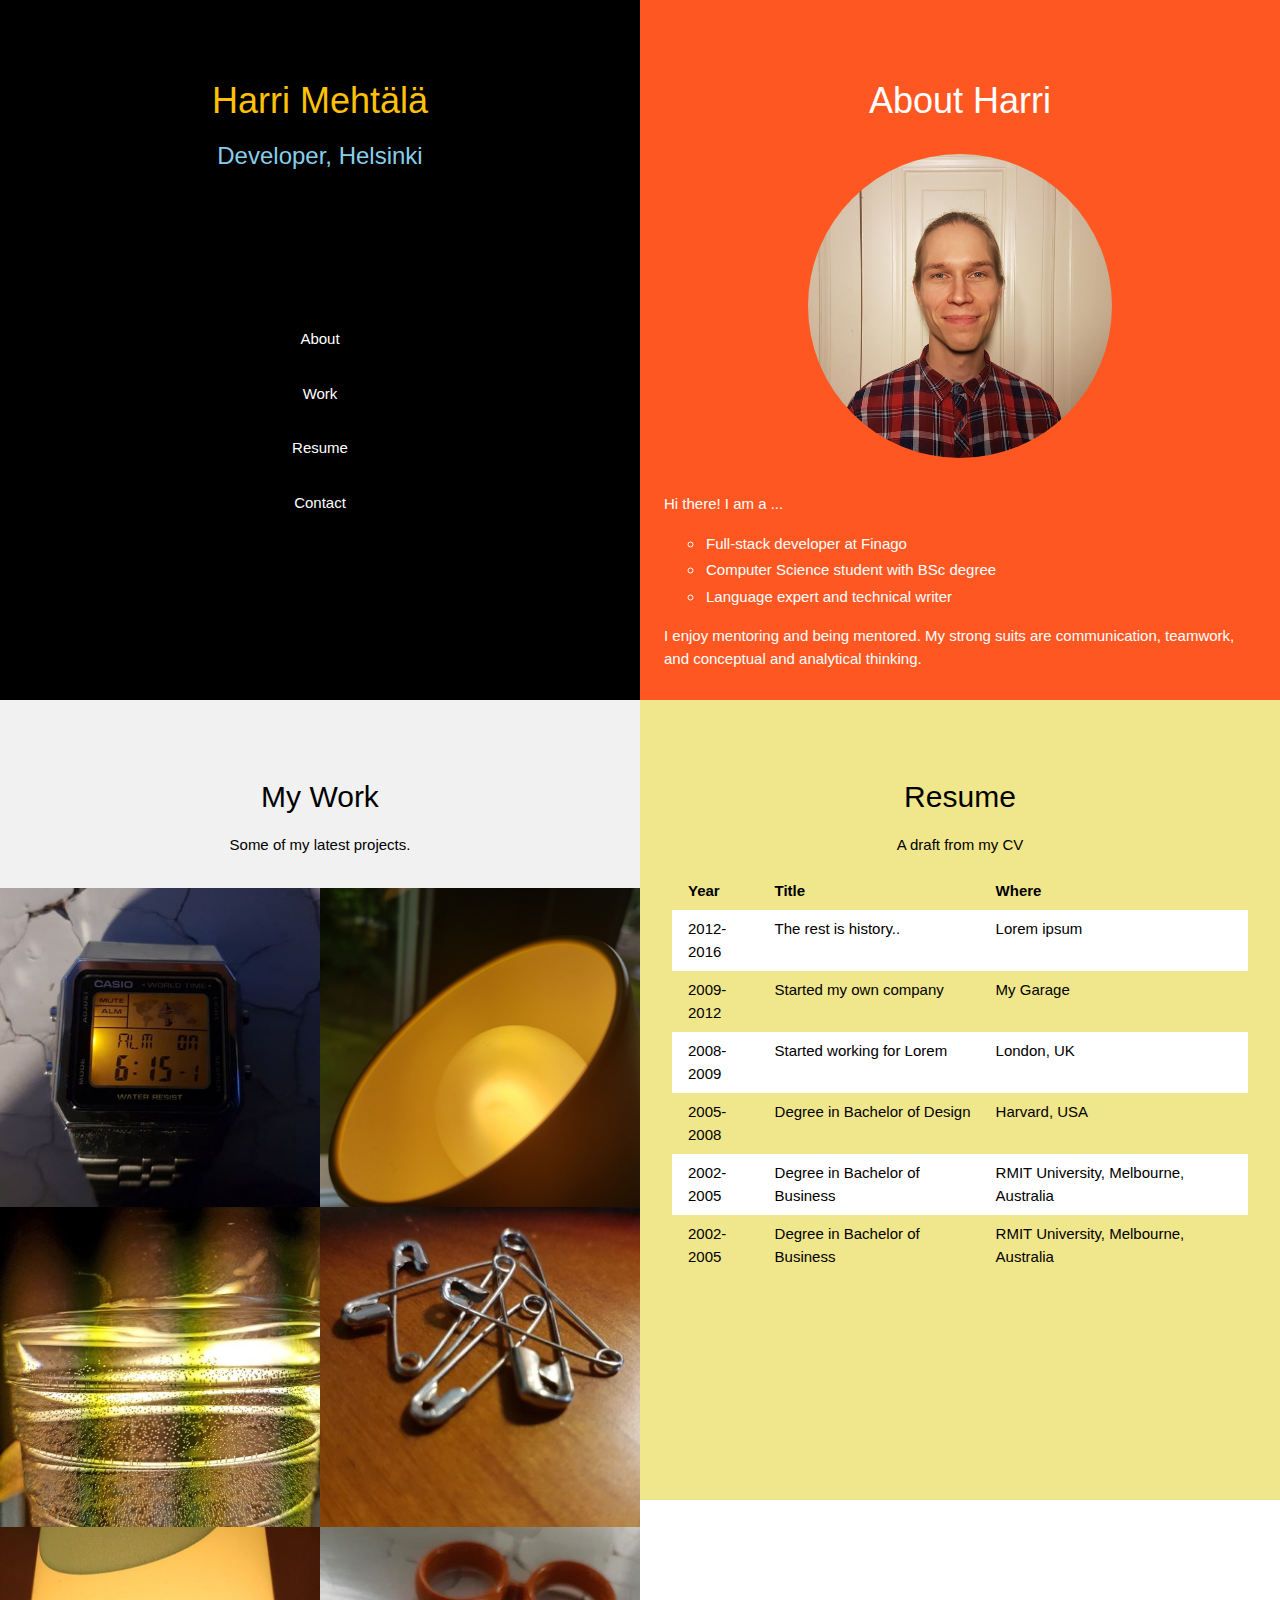
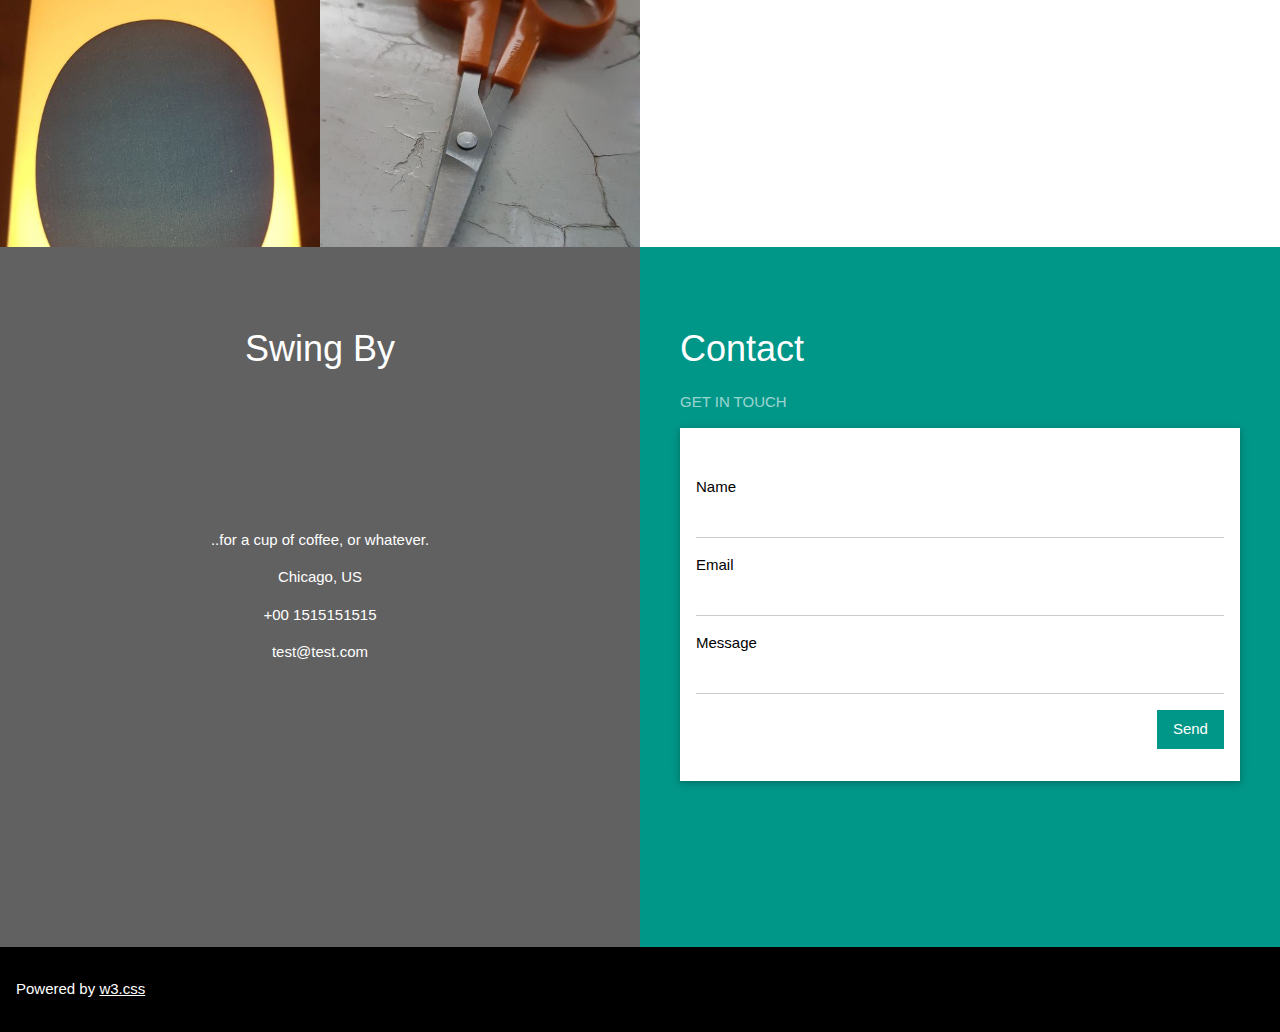
==== web/index.html @ 9aad8f1f "python3 simple server" ====
<!DOCTYPE html>
<html>
<title>Harri Mehtälä</title>

<!-- meta -->
<meta charset="UTF-8">
<meta name="author" content="Harri Mehtälä">
<meta name="keywords" content="Harri Mehtälä, developer, Helsinki">
<meta name="viewport" content="width=device-width, initial-scale=1">

<!-- favicon tags -->
<link rel="apple-touch-icon" sizes="180x180" href="/apple-touch-icon.png">
<link rel="icon" type="image/png" sizes="32x32" href="/favicon-32x32.png">
<link rel="icon" type="image/png" sizes="16x16" href="/favicon-16x16.png">
<link rel="manifest" href="/site.webmanifest">

<!-- css -->
<link rel="stylesheet" href="/w3.css">
<link rel="stylesheet" href="/hm.css">

<body class="w3-content" style="max-width:1300px">

  <!-- First Grid: Logo & About -->
  <div class="w3-row">
    <div class="w3-half w3-black w3-container w3-center" style="height:700px">
      <div class="w3-padding-64">
        <h1 class="w3-text-amber">Harri Mehtälä</h1>
        <h3 class="w3-text-light-blue">Developer, Helsinki</h3>
      </div>
      <div class="w3-padding-64">
        <a href="#about" class="w3-button w3-black w3-block w3-hover-deep-orange w3-padding-16">About</a>
        <a href="#work" class="w3-button w3-black w3-block w3-hover-white w3-padding-16">Work</a>
        <a href="#resume" class="w3-button w3-black w3-block w3-hover-khaki w3-padding-16">Resume</a>
        <a href="#contact" class="w3-button w3-black w3-block w3-hover-brown w3-padding-16">Contact</a>
      </div>
    </div>
    <div class="w3-half w3-deep-orange w3-container" style="height:700px" id="about">
      <div class="w3-padding-64 w3-center">
        <h1>About Harri</h1>
        <img src="/img/HM_web_square.jpg" class="w3-margin w3-circle" alt="Person" style="width:50%">
        <div class="w3-left-align w3-padding-small">
          <p>
            Hi there! I am a ...
          </p>
          <ul class="hm-ul">
            <li>Full-stack developer at Finago</li>
            <li>Computer Science student with BSc degree</li>
            <li>Language expert and technical writer</li>
          </ul>
          <p>
            I enjoy mentoring and being mentored. My strong suits are communication, teamwork, and conceptual and
            analytical thinking.
          </p>
        </div>
      </div>
    </div>
  </div>

  <!-- Second Grid: Work & Resume -->
  <div class="w3-row">
    <div class="w3-half w3-light-grey w3-center" style="min-height:800px" id="work">
      <div class="hm-padding-top-64-bot-16">
        <h2>My Work</h2>
        <p>Some of my latest projects.</p>
      </div class="w3-bor">
      <div class="w3-row">
        <div class="w3-half">
          <img src="/img/casio.jpg" style="width:100%">
        </div>
        <div class="w3-half">
          <img src="/img/lamp.jpg" style="width:100%">
        </div>
      </div>
      <div>
        <div class="w3-half">
          <img src="/img/neptuneGlass.jpg" style="width:100%">
        </div>
        <div class="w3-half">
          <img src="/img/safetyPins.jpg" style="width:100%">
        </div>
      </div>

      <div class="w3-row w3-hide-small">
        <div class="w3-half">
          <img src="/img/SaganBalls.jpg" style="width:100%">
        </div>
        <div class="w3-half">
          <img src="/img/scissors.jpg" style="width:100%">
        </div>
      </div>
    </div>
    <div class="w3-half w3-khaki w3-container" style="min-height:800px" id="resume">
      <div class="w3-padding-64 w3-center">
        <h2>Resume</h2>
        <p>A draft from my CV</p>
        <div class="w3-container w3-responsive">
          <table class="w3-table">
            <tr>
              <th>Year</th>
              <th>Title</th>
              <th>Where</th>
            </tr>
            <tr class="w3-white">
              <td>2012-2016</td>
              <td>The rest is history..</td>
              <td>Lorem ipsum</td>
            </tr>
            <tr>
              <td>2009-2012</td>
              <td>Started my own company</td>
              <td>My Garage</td>
            </tr>
            <tr class="w3-white">
              <td>2008-2009</td>
              <td>Started working for Lorem</td>
              <td>London, UK</td>
            </tr>
            <tr>
              <td>2005-2008</td>
              <td>Degree in Bachelor of Design</td>
              <td>Harvard, USA</td>
            </tr>
            <tr class="w3-white">
              <td>2002-2005</td>
              <td>Degree in Bachelor of Business</td>
              <td>RMIT University, Melbourne, Australia</td>
            </tr>
            <tr class="w3-hide-medium">
              <td>2002-2005</td>
              <td>Degree in Bachelor of Business</td>
              <td>RMIT University, Melbourne, Australia</td>
            </tr>
          </table>
        </div>
      </div>
    </div>
  </div>

  <!-- Third Grid: Swing By & Contact -->
  <div class="w3-row" id="contact">
    <div class="w3-half w3-dark-grey w3-container w3-center" style="height:700px">
      <div class="w3-padding-64">
        <h1>Swing By</h1>
      </div>
      <div class="w3-padding-64">
        <p>..for a cup of coffee, or whatever.</p>
        <p>Chicago, US</p>
        <p>+00 1515151515</p>
        <p>test@test.com</p>
      </div>
    </div>
    <div class="w3-half w3-teal w3-container" style="height:700px">
      <div class="w3-padding-64 w3-padding-large">
        <h1>Contact</h1>
        <p class="w3-opacity">GET IN TOUCH</p>
        <form class="w3-container w3-card w3-padding-32 w3-white" action="/action_page.php" target="_blank">
          <div class="w3-section">
            <label>Name</label>
            <input class="w3-input" style="width:100%;" type="text" required name="Name">
          </div>
          <div class="w3-section">
            <label>Email</label>
            <input class="w3-input" style="width:100%;" type="text" required name="Email">
          </div>
          <div class="w3-section">
            <label>Message</label>
            <input class="w3-input" style="width:100%;" type="text" required name="Message">
          </div>
          <button type="submit" class="w3-button w3-teal w3-right">Send</button>
        </form>
      </div>
    </div>
  </div>

  <!-- Footer -->
  <footer class="w3-container w3-black w3-padding-16">
    <p>Powered by <a href="https://www.w3schools.com/w3css/default.asp" target="_blank">w3.css</a></p>
  </footer>

</body>

</html>
---- hm.css ----
.hm-padding-top-64-bot-16 {
    padding-top: 64px!important;
    padding-bottom: 16px!important;
}

.hm-ul {
    list-style-type: circle;
}

.hm-ul li {
    padding: 2px;
}

.hm-ul li:last-child {
    border-bottom: none
}
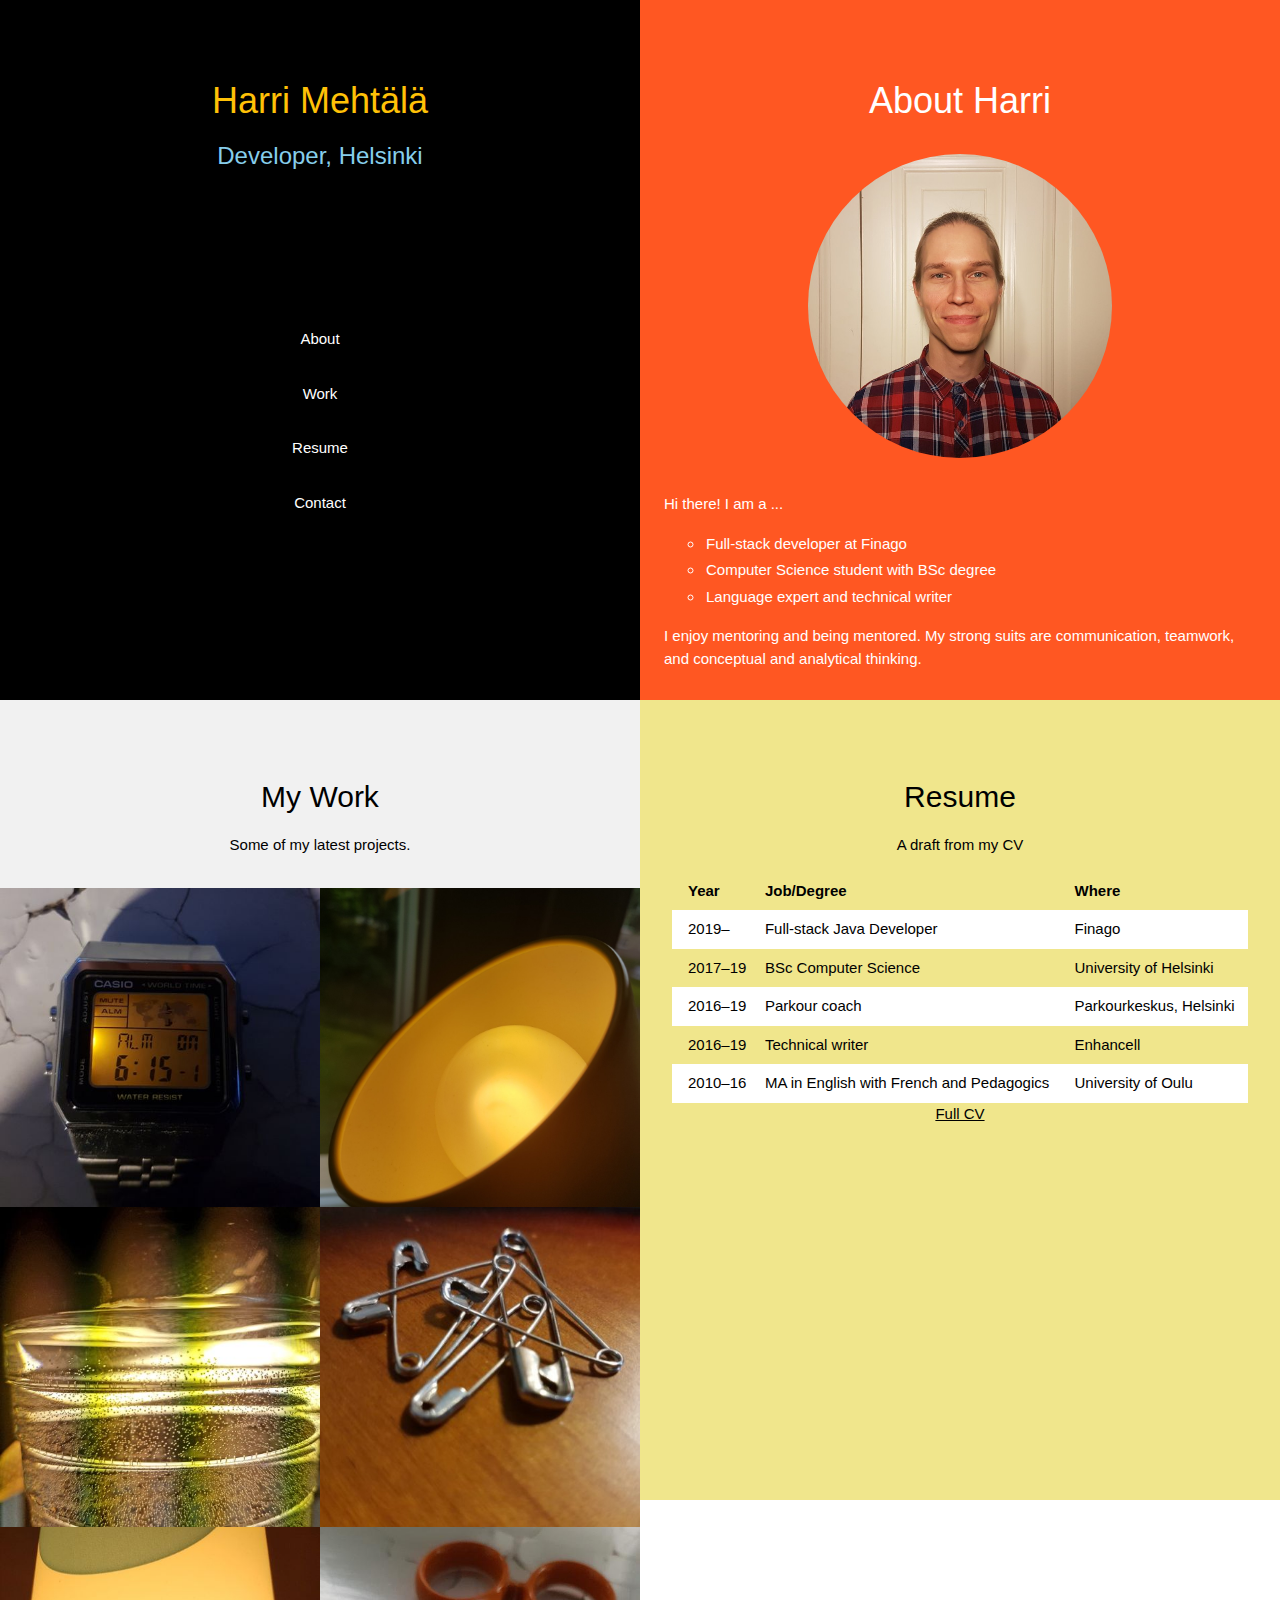
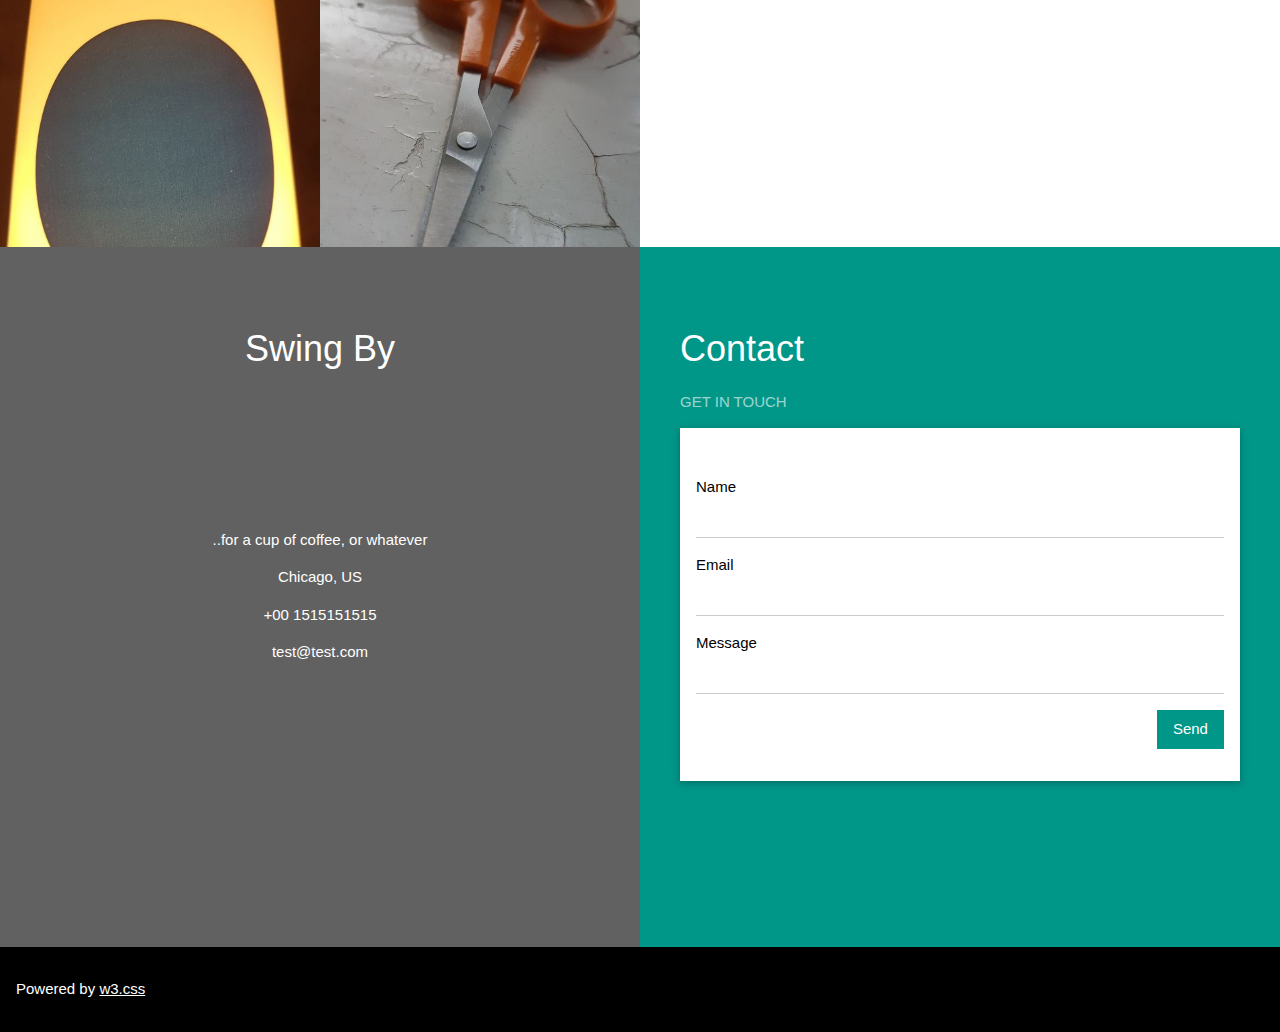
==== commit 977ef2dc: "resume" ====
--- a/web/index.html
+++ b/web/index.html
@@ -97,40 +97,36 @@
           <table class="w3-table">
             <tr>
               <th>Year</th>
-              <th>Title</th>
+              <th>Job/Degree</th>
               <th>Where</th>
             </tr>
             <tr class="w3-white">
-              <td>2012-2016</td>
-              <td>The rest is history..</td>
-              <td>Lorem ipsum</td>
+              <td>2019–</td>
+              <td>Full-stack Java Developer</td>
+              <td>Finago</td>
             </tr>
             <tr>
-              <td>2009-2012</td>
-              <td>Started my own company</td>
-              <td>My Garage</td>
+              <td>2017–19</td>
+              <td>BSc Computer Science</td>
+              <td>University of Helsinki</td>
             </tr>
             <tr class="w3-white">
-              <td>2008-2009</td>
-              <td>Started working for Lorem</td>
-              <td>London, UK</td>
+              <td>2016–19</td>
+              <td>Parkour coach</td>
+              <td>Parkourkeskus, Helsinki</td>
             </tr>
             <tr>
-              <td>2005-2008</td>
-              <td>Degree in Bachelor of Design</td>
-              <td>Harvard, USA</td>
+              <td>2016–19</td>
+              <td>Technical writer</td>
+              <td>Enhancell</td>
             </tr>
             <tr class="w3-white">
-              <td>2002-2005</td>
-              <td>Degree in Bachelor of Business</td>
-              <td>RMIT University, Melbourne, Australia</td>
-            </tr>
-            <tr class="w3-hide-medium">
-              <td>2002-2005</td>
-              <td>Degree in Bachelor of Business</td>
-              <td>RMIT University, Melbourne, Australia</td>
+              <td>2010–16</td>
+              <td>MA in English with French and Pedagogics</td>
+              <td>University of Oulu</td>
             </tr>
           </table>
+          <a href="/text.txt" target="_blank">Full CV</a>
         </div>
       </div>
     </div>
@@ -143,7 +139,7 @@
         <h1>Swing By</h1>
       </div>
       <div class="w3-padding-64">
-        <p>..for a cup of coffee, or whatever.</p>
+        <p>..for a cup of coffee, or whatever</p>
         <p>Chicago, US</p>
         <p>+00 1515151515</p>
         <p>test@test.com</p>
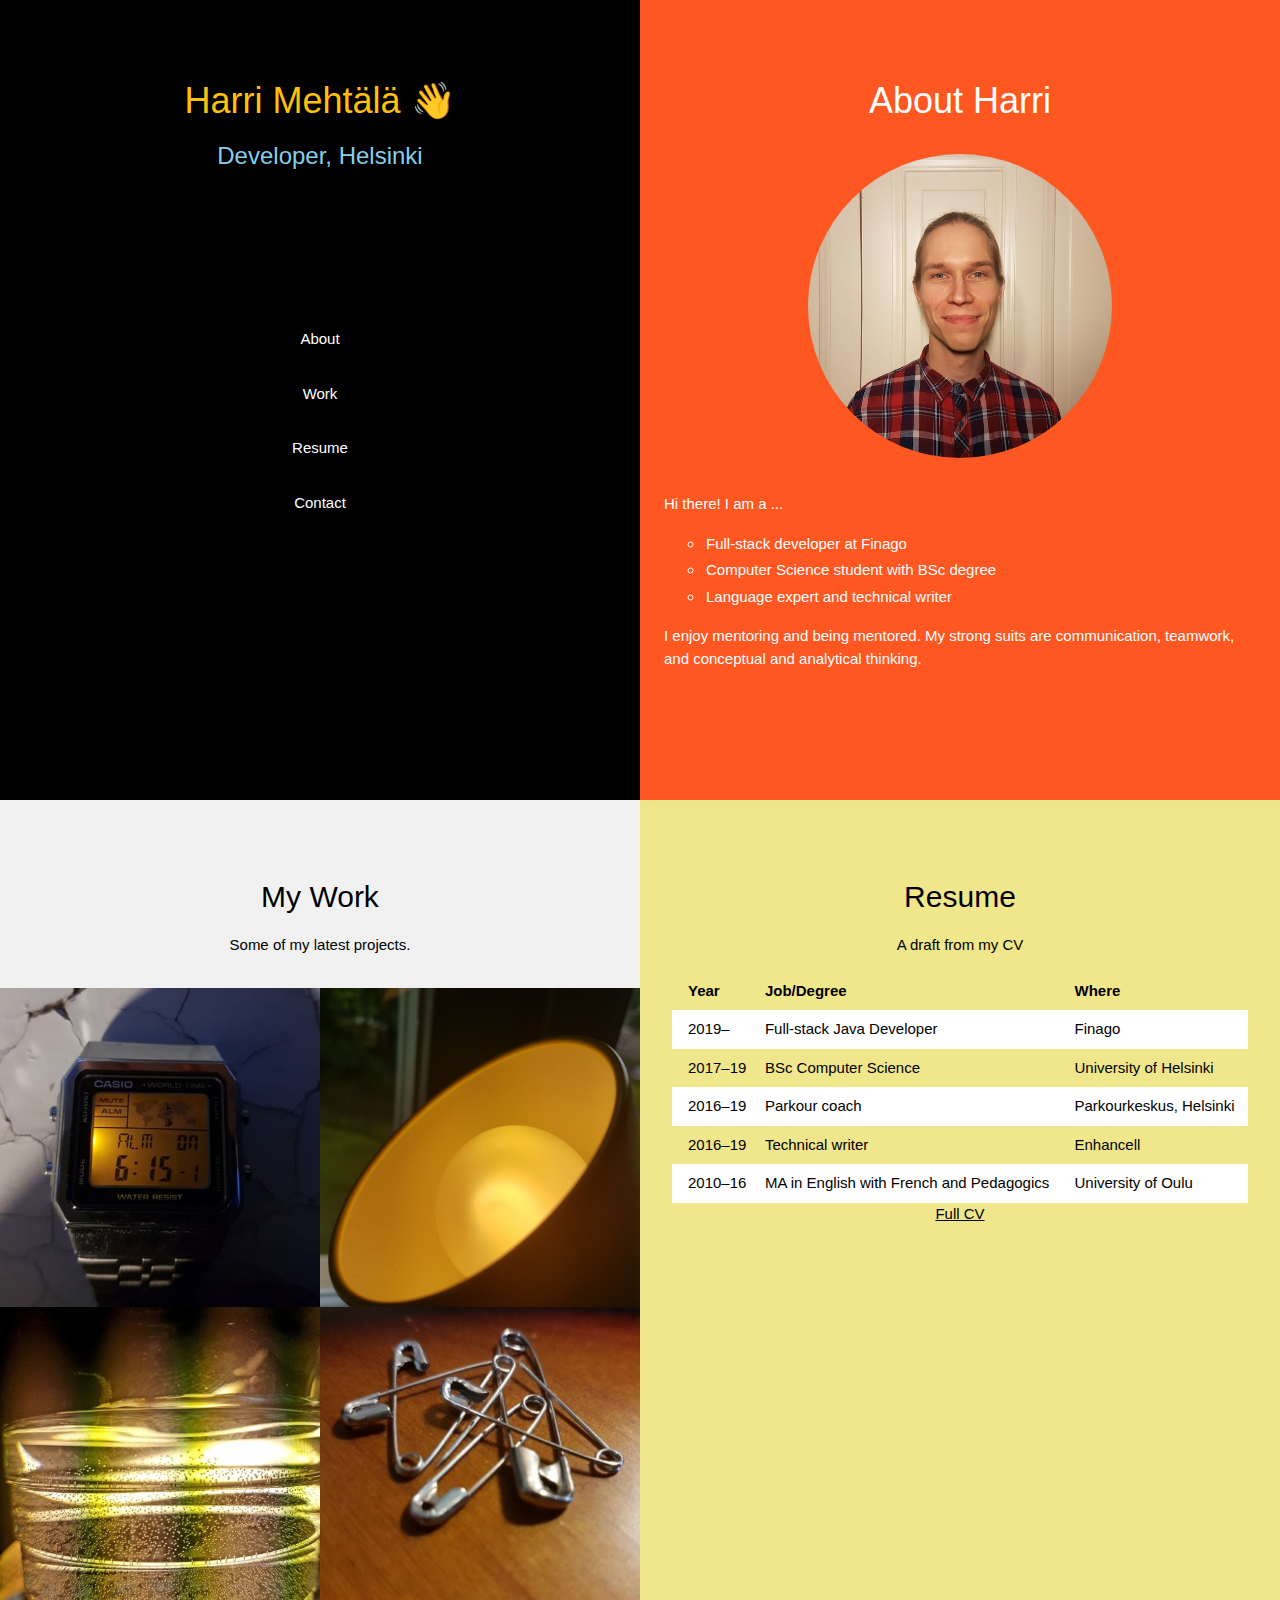
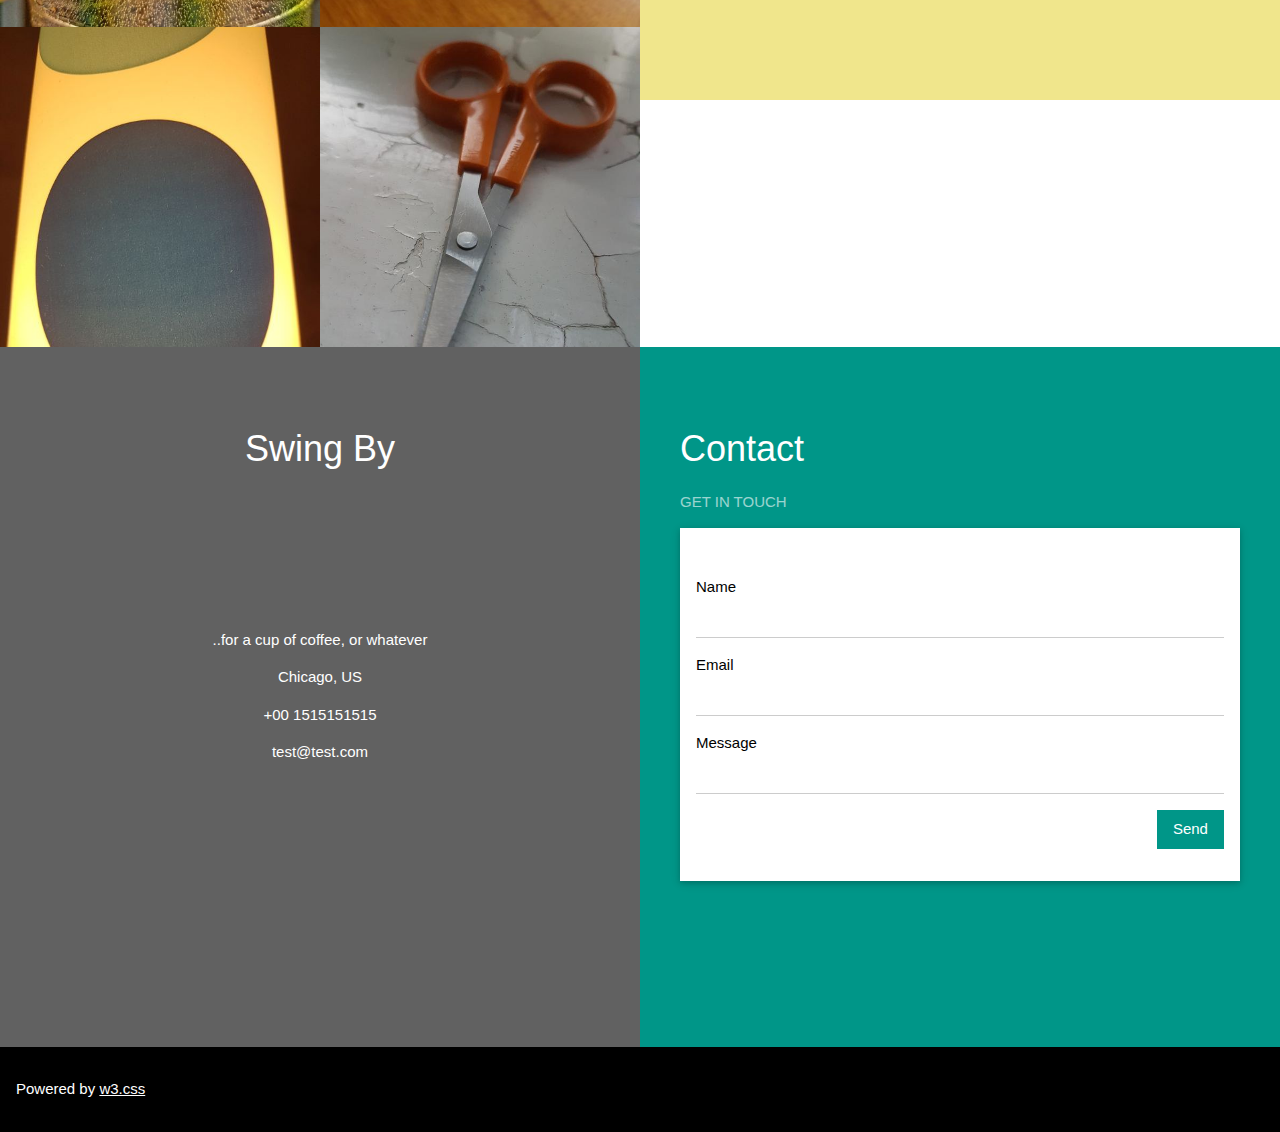
==== commit 3cb2f207: "scale" ====
--- a/web/index.html
+++ b/web/index.html
@@ -22,9 +22,9 @@
 
   <!-- First Grid: Logo & About -->
   <div class="w3-row">
-    <div class="w3-half w3-black w3-container w3-center" style="height:700px">
+    <div class="w3-half w3-black w3-container w3-center" style="height:800px">
       <div class="w3-padding-64">
-        <h1 class="w3-text-amber">Harri Mehtälä</h1>
+        <h1 class="w3-text-amber">Harri Mehtälä &#128075;</h1>
         <h3 class="w3-text-light-blue">Developer, Helsinki</h3>
       </div>
       <div class="w3-padding-64">
@@ -34,7 +34,7 @@
         <a href="#contact" class="w3-button w3-black w3-block w3-hover-brown w3-padding-16">Contact</a>
       </div>
     </div>
-    <div class="w3-half w3-deep-orange w3-container" style="height:700px" id="about">
+    <div class="w3-half w3-deep-orange w3-container" style="height:800px" id="about">
       <div class="w3-padding-64 w3-center">
         <h1>About Harri</h1>
         <img src="/img/HM_web_square.jpg" class="w3-margin w3-circle" alt="Person" style="width:50%">
@@ -58,7 +58,7 @@
 
   <!-- Second Grid: Work & Resume -->
   <div class="w3-row">
-    <div class="w3-half w3-light-grey w3-center" style="min-height:800px" id="work">
+    <div class="w3-half w3-light-grey w3-center" style="min-height:900px" id="work">
       <div class="hm-padding-top-64-bot-16">
         <h2>My Work</h2>
         <p>Some of my latest projects.</p>
@@ -89,7 +89,7 @@
         </div>
       </div>
     </div>
-    <div class="w3-half w3-khaki w3-container" style="min-height:800px" id="resume">
+    <div class="w3-half w3-khaki w3-container" style="min-height:900px" id="resume">
       <div class="w3-padding-64 w3-center">
         <h2>Resume</h2>
         <p>A draft from my CV</p>
